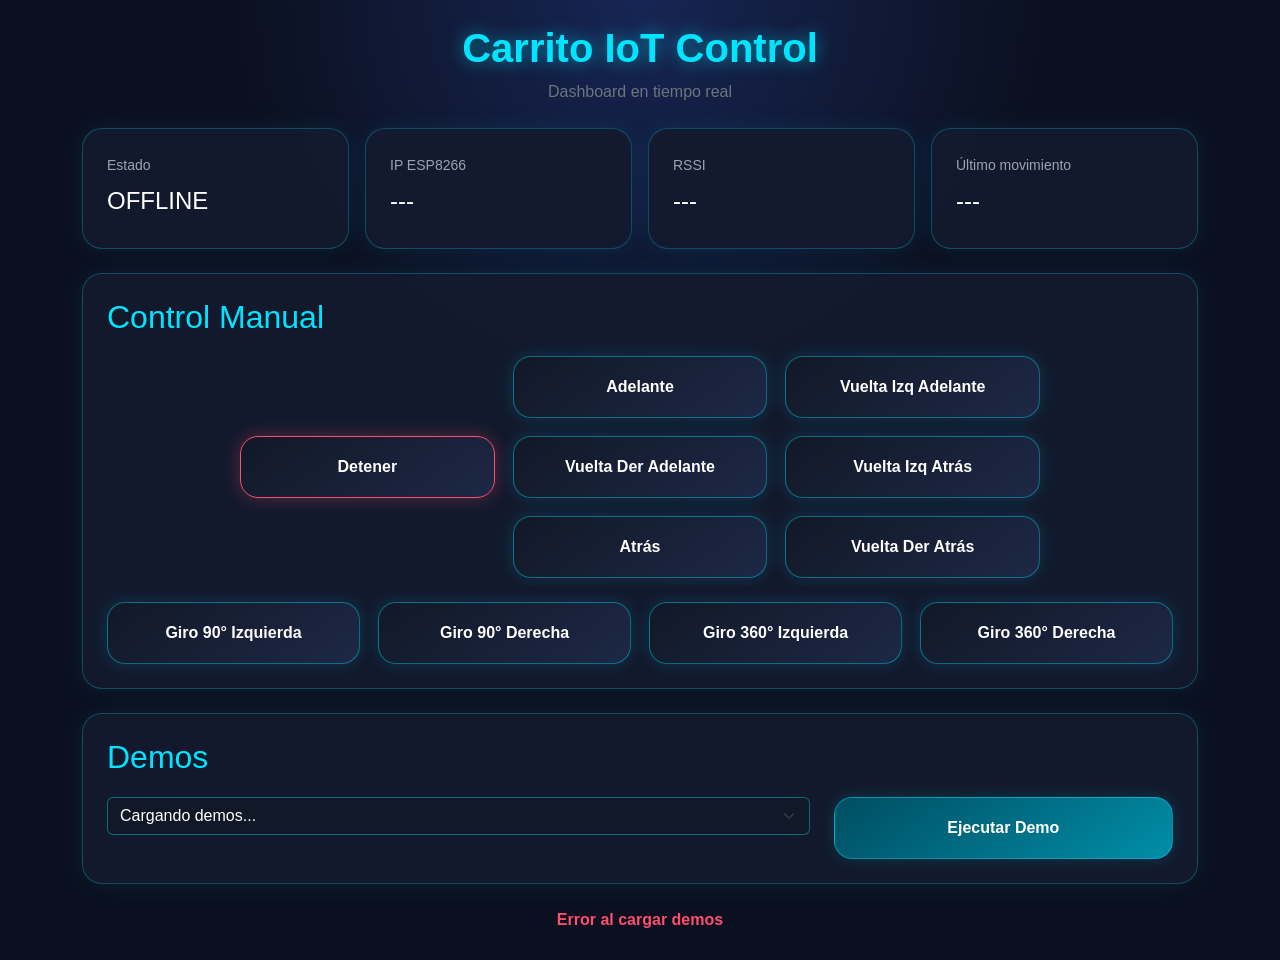
==== index.html @ 257e6e90 "Carrito IoT V1.0" ====
<!DOCTYPE html>
<html lang="es">
<head>
    <meta charset="UTF-8">
    <title>Carrito IoT</title>
    <meta name="viewport" content="width=device-width, initial-scale=1.0">

    <link href="https://cdn.jsdelivr.net/npm/bootstrap@5.3.3/dist/css/bootstrap.min.css" rel="stylesheet">
    <link rel="stylesheet" href="assets/css/styles.css">
</head>

<body>

<div class="container py-4">

    <header class="text-center mb-4">
        <h1>Carrito IoT Control</h1>
        <p class="text-secondary">Dashboard en tiempo real</p>
    </header>

    <section class="row g-3 mb-4">

        <div class="col-md-3">
            <div class="iot-card">
                <span>Estado</span>
                <h3 id="estado">OFFLINE</h3>
            </div>
        </div>

        <div class="col-md-3">
            <div class="iot-card">
                <span>IP ESP8266</span>
                <h3 id="ip">---</h3>
            </div>
        </div>

        <div class="col-md-3">
            <div class="iot-card">
                <span>RSSI</span>
                <h3 id="rssi">---</h3>
            </div>
        </div>

        <div class="col-md-3">
            <div class="iot-card">
                <span>Último movimiento</span>
                <h3 id="ultimoMovimiento">---</h3>
            </div>
        </div>

    </section>

    <section class="iot-panel mb-4">
        <h2>Control Manual</h2>

        <div class="control-grid">

            <button onclick="ejecutarMovimiento(1)" class="btn-control forward">Adelante</button>

            <button onclick="ejecutarMovimiento(4)" class="btn-control">Vuelta Izq Adelante</button>
            <button onclick="ejecutarMovimiento(3)" class="btn-control stop">Detener</button>
            <button onclick="ejecutarMovimiento(5)" class="btn-control">Vuelta Der Adelante</button>

            <button onclick="ejecutarMovimiento(6)" class="btn-control">Vuelta Izq Atrás</button>
            <button onclick="ejecutarMovimiento(2)" class="btn-control back">Atrás</button>
            <button onclick="ejecutarMovimiento(7)" class="btn-control">Vuelta Der Atrás</button>

        </div>

        <div class="special-grid mt-4">
            <button onclick="ejecutarMovimiento(8)" class="btn-special">Giro 90° Izquierda</button>
            <button onclick="ejecutarMovimiento(9)" class="btn-special">Giro 90° Derecha</button>
            <button onclick="ejecutarMovimiento(10)" class="btn-special">Giro 360° Izquierda</button>
            <button onclick="ejecutarMovimiento(11)" class="btn-special">Giro 360° Derecha</button>
        </div>
    </section>

    <section class="iot-panel">
        <h2>Demos</h2>

        <div class="row">
            <div class="col-md-8">
                <select id="selectDemo" class="form-select">
                    <option value="">Cargando demos...</option>
                </select>
            </div>

            <div class="col-md-4">
                <button onclick="ejecutarDemo()" class="btn-demo w-100">
                    Ejecutar Demo
                </button>
            </div>
        </div>
    </section>

    <div id="mensaje" class="mensaje mt-4"></div>

</div>

<script src="assets/js/config.js"></script>
<script src="assets/js/app.js"></script>

</body>
</html>
---- assets/css/styles.css ----
:root {
    --bg: #0b1020;
    --card: #141b2f;
    --card-hover: #1d2845;
    --primary: #00e5ff;
    --secondary: #00b8d4;
    --success: #00ff88;
    --danger: #ff4d6d;
    --warning: #ffc107;
    --text: #ffffff;
    --muted: #9ca3af;
}

body {
    background:
        radial-gradient(circle at top, #172554, transparent 35%),
        var(--bg);
    color: var(--text);
    min-height: 100vh;
    font-family: Arial, sans-serif;
}

h1 {
    color: var(--primary);
    text-shadow: 0 0 18px rgba(0, 229, 255, 0.6);
    font-weight: 800;
}

h2 {
    color: var(--primary);
    margin-bottom: 20px;
}

.iot-card,
.iot-panel {
    background: rgba(20, 27, 47, 0.92);
    border: 1px solid rgba(0, 229, 255, 0.25);
    border-radius: 20px;
    padding: 24px;
    box-shadow: 0 0 25px rgba(0, 229, 255, 0.08);
}

.iot-card span {
    color: var(--muted);
    font-size: 14px;
}

.iot-card h3 {
    margin-top: 10px;
    font-size: 24px;
}

.online {
    color: var(--success);
    text-shadow: 0 0 14px rgba(0, 255, 136, 0.7);
}

.control-grid {
    display: grid;
    grid-template-columns: repeat(3, 1fr);
    gap: 18px;
    max-width: 800px;
    margin: auto;
}

.forward {
    grid-column: 2;
}

.back {
    grid-column: 2;
}

.btn-control,
.btn-special,
.btn-demo {
    border: none;
    border-radius: 18px;
    padding: 18px;
    color: var(--text);
    background: linear-gradient(145deg, #111827, #1d2845);
    border: 1px solid rgba(0, 229, 255, 0.4);
    box-shadow: 0 0 16px rgba(0, 229, 255, 0.15);
    transition: 0.2s;
    font-weight: 700;
}

.btn-control:hover,
.btn-special:hover,
.btn-demo:hover {
    background: var(--card-hover);
    transform: translateY(-3px);
    box-shadow: 0 0 25px rgba(0, 229, 255, 0.45);
}

.stop {
    border-color: var(--danger);
    box-shadow: 0 0 18px rgba(255, 77, 109, 0.3);
}

.special-grid {
    display: grid;
    grid-template-columns: repeat(4, 1fr);
    gap: 18px;
}

.btn-demo {
    background: linear-gradient(145deg, #004d61, #008ea8);
}

.mensaje {
    min-height: 28px;
    text-align: center;
    font-weight: 700;
}

.mensaje.success {
    color: var(--success);
}

.mensaje.info {
    color: var(--primary);
}

.mensaje.warning {
    color: var(--warning);
}

.mensaje.danger {
    color: var(--danger);
}

.form-select {
    background-color: #111827;
    color: white;
    border: 1px solid rgba(0, 229, 255, 0.4);
}

@media (max-width: 768px) {
    .control-grid,
    .special-grid {
        grid-template-columns: 1fr;
    }

    .forward,
    .back {
        grid-column: auto;
    }
}
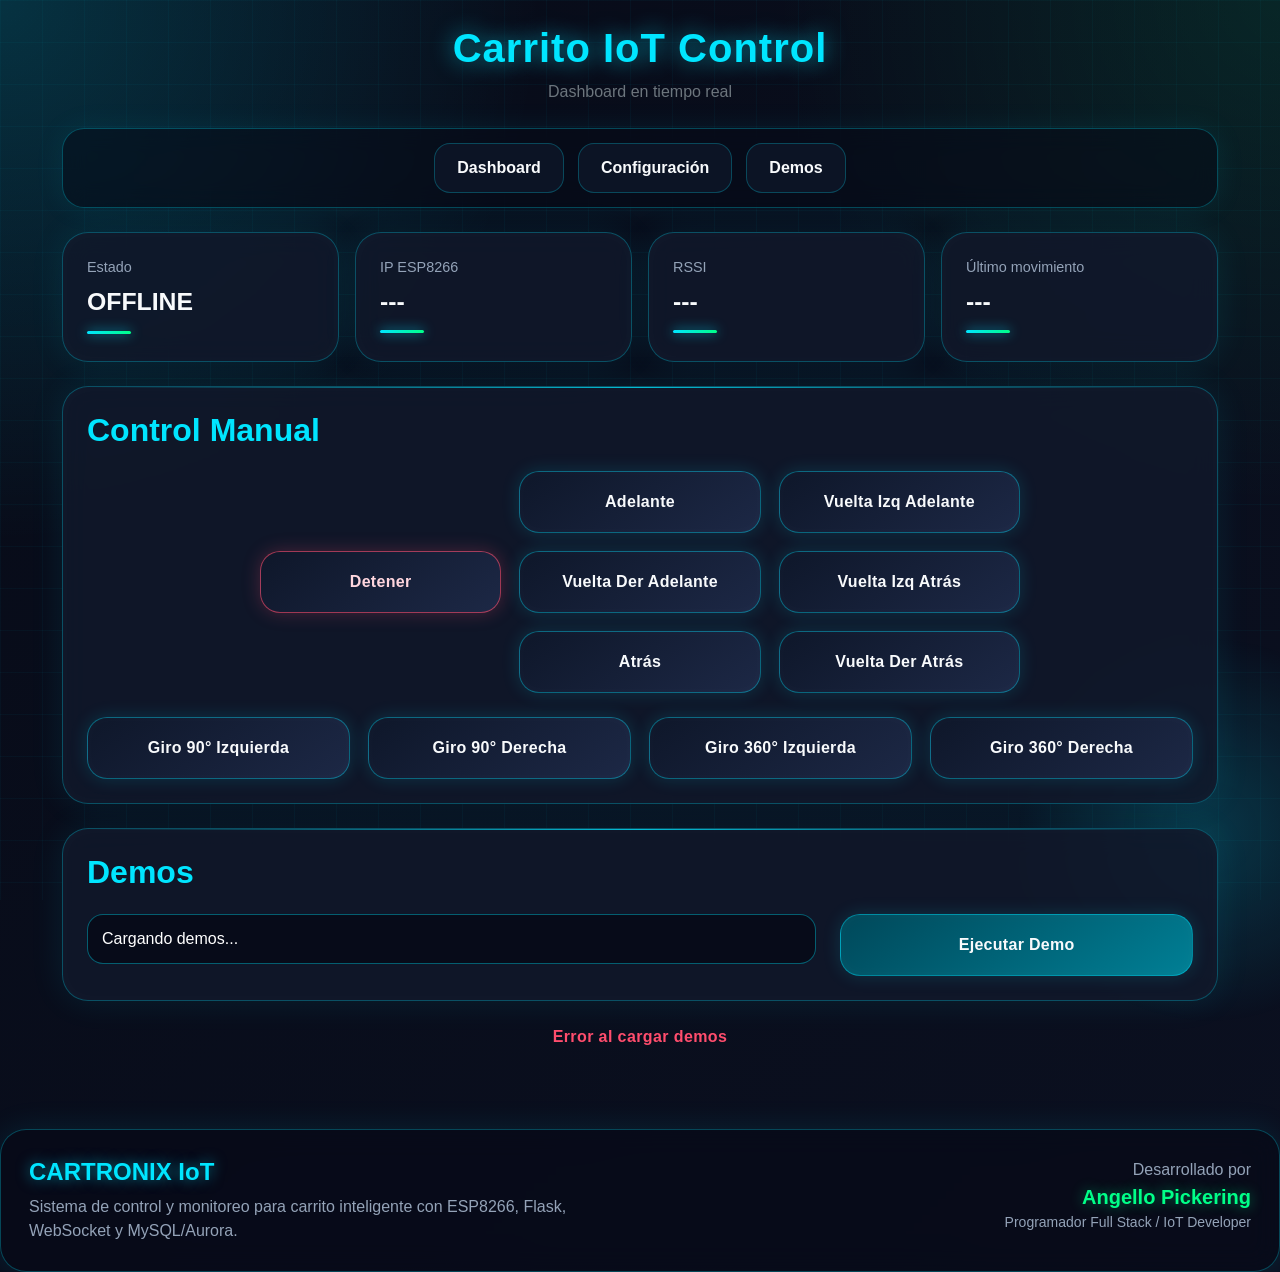
==== commit 3aa28669: "V2.0" ====
--- a/index.html
+++ b/index.html
@@ -17,6 +17,11 @@
         <h1>Carrito IoT Control</h1>
         <p class="text-secondary">Dashboard en tiempo real</p>
     </header>
+<nav class="navbar-iot mb-4">
+    <a href="index.html" class="nav-iot">Dashboard</a>
+    <a href="configuracion.html" class="nav-iot">Configuración</a>
+    <a href="demos.html" class="nav-iot">Demos</a>
+</nav>
 
     <section class="row g-3 mb-4">
 
@@ -96,7 +101,18 @@
     <div id="mensaje" class="mensaje mt-4"></div>
 
 </div>
+<footer class="footer-iot mt-5">
+    <div>
+        <h4>CARTRONIX IoT</h4>
+        <p>Sistema de control y monitoreo para carrito inteligente con ESP8266, Flask, WebSocket y MySQL/Aurora.</p>
+    </div>
 
+    <div class="footer-dev">
+        <span>Desarrollado por</span>
+        <strong>Angello Pickering</strong>
+        <small>Programador Full Stack / IoT Developer</small>
+    </div>
+</footer>
 <script src="assets/js/config.js"></script>
 <script src="assets/js/app.js"></script>
 
--- a/assets/css/styles.css
+++ b/assets/css/styles.css
@@ -1,72 +1,131 @@
 :root {
-    --bg: #0b1020;
-    --card: #141b2f;
-    --card-hover: #1d2845;
+    --bg: #070b18;
+    --bg-2: #0b1020;
+    --card: rgba(16, 24, 43, 0.88);
+    --card-2: rgba(20, 32, 58, 0.92);
     --primary: #00e5ff;
-    --secondary: #00b8d4;
     --success: #00ff88;
     --danger: #ff4d6d;
     --warning: #ffc107;
-    --text: #ffffff;
-    --muted: #9ca3af;
+    --text: #f8fafc;
+    --muted: #94a3b8;
+    --border: rgba(0, 229, 255, 0.28);
+}
+
+* {
+    box-sizing: border-box;
 }
 
 body {
+    min-height: 100vh;
+    color: var(--text);
+    font-family: "Segoe UI", Arial, sans-serif;
     background:
-        radial-gradient(circle at top, #172554, transparent 35%),
-        var(--bg);
+        radial-gradient(circle at top left, rgba(0, 229, 255, .18), transparent 30%),
+        radial-gradient(circle at top right, rgba(0, 255, 136, .10), transparent 28%),
+        linear-gradient(135deg, var(--bg), var(--bg-2));
+}
+
+.container {
+    max-width: 1180px;
+}
+
+header h1 {
+    color: var(--primary);
+    font-weight: 900;
+    letter-spacing: 1px;
+    text-shadow: 0 0 22px rgba(0, 229, 255, .65);
+}
+
+header p {
+    color: var(--muted) !important;
+}
+
+.navbar-iot {
+    display: flex;
+    justify-content: center;
+    gap: 14px;
+    flex-wrap: wrap;
+    padding: 14px;
+    background: rgba(7, 11, 24, .55);
+    border: 1px solid var(--border);
+    border-radius: 22px;
+    backdrop-filter: blur(12px);
+    box-shadow: 0 0 30px rgba(0, 229, 255, .08);
+}
+
+.nav-iot {
+    text-decoration: none;
     color: var(--text);
-    min-height: 100vh;
-    font-family: Arial, sans-serif;
-}
-
-h1 {
-    color: var(--primary);
-    text-shadow: 0 0 18px rgba(0, 229, 255, 0.6);
-    font-weight: 800;
-}
-
-h2 {
-    color: var(--primary);
-    margin-bottom: 20px;
+    padding: 12px 22px;
+    border-radius: 16px;
+    border: 1px solid rgba(0, 229, 255, .25);
+    background: rgba(15, 23, 42, .8);
+    font-weight: 700;
+    transition: .25s;
+}
+
+.nav-iot:hover {
+    color: var(--primary);
+    transform: translateY(-2px);
+    box-shadow: 0 0 22px rgba(0, 229, 255, .38);
 }
 
 .iot-card,
 .iot-panel {
-    background: rgba(20, 27, 47, 0.92);
-    border: 1px solid rgba(0, 229, 255, 0.25);
-    border-radius: 20px;
+    background: var(--card);
+    border: 1px solid var(--border);
+    border-radius: 26px;
     padding: 24px;
-    box-shadow: 0 0 25px rgba(0, 229, 255, 0.08);
+    box-shadow:
+        0 0 35px rgba(0, 229, 255, .09),
+        inset 0 0 18px rgba(255, 255, 255, .025);
+    backdrop-filter: blur(14px);
+}
+
+.iot-card {
+    min-height: 130px;
+    transition: .25s;
+}
+
+.iot-card:hover {
+    transform: translateY(-4px);
+    background: var(--card-2);
+    box-shadow: 0 0 34px rgba(0, 229, 255, .18);
 }
 
 .iot-card span {
+    display: block;
     color: var(--muted);
-    font-size: 14px;
+    font-size: .9rem;
+    margin-bottom: 8px;
 }
 
 .iot-card h3 {
-    margin-top: 10px;
-    font-size: 24px;
+    font-size: 1.55rem;
+    font-weight: 800;
 }
 
 .online {
     color: var(--success);
-    text-shadow: 0 0 14px rgba(0, 255, 136, 0.7);
+    text-shadow: 0 0 14px rgba(0, 255, 136, .75);
+}
+
+h2 {
+    color: var(--primary);
+    font-weight: 800;
+    margin-bottom: 22px;
 }
 
 .control-grid {
     display: grid;
     grid-template-columns: repeat(3, 1fr);
     gap: 18px;
-    max-width: 800px;
+    max-width: 760px;
     margin: auto;
 }
 
-.forward {
-    grid-column: 2;
-}
-
+.forward,
 .back {
     grid-column: 2;
 }
@@ -75,27 +134,39 @@
 .btn-special,
 .btn-demo {
     border: none;
-    border-radius: 18px;
-    padding: 18px;
+    border-radius: 20px;
+    padding: 18px 20px;
     color: var(--text);
-    background: linear-gradient(145deg, #111827, #1d2845);
-    border: 1px solid rgba(0, 229, 255, 0.4);
-    box-shadow: 0 0 16px rgba(0, 229, 255, 0.15);
-    transition: 0.2s;
-    font-weight: 700;
+    font-weight: 800;
+    letter-spacing: .3px;
+    background:
+        linear-gradient(145deg, rgba(15, 23, 42, .95), rgba(30, 41, 71, .95));
+    border: 1px solid rgba(0, 229, 255, .38);
+    box-shadow:
+        0 0 18px rgba(0, 229, 255, .15),
+        inset 0 0 14px rgba(255, 255, 255, .025);
+    transition: .2s;
 }
 
 .btn-control:hover,
 .btn-special:hover,
 .btn-demo:hover {
-    background: var(--card-hover);
-    transform: translateY(-3px);
-    box-shadow: 0 0 25px rgba(0, 229, 255, 0.45);
+    transform: translateY(-3px) scale(1.02);
+    color: var(--primary);
+    box-shadow:
+        0 0 30px rgba(0, 229, 255, .45),
+        inset 0 0 18px rgba(0, 229, 255, .08);
 }
 
 .stop {
-    border-color: var(--danger);
-    box-shadow: 0 0 18px rgba(255, 77, 109, 0.3);
+    border-color: rgba(255, 77, 109, .6);
+    color: #ffd6de;
+    box-shadow: 0 0 18px rgba(255, 77, 109, .25);
+}
+
+.stop:hover {
+    color: var(--danger);
+    box-shadow: 0 0 30px rgba(255, 77, 109, .45);
 }
 
 .special-grid {
@@ -105,13 +176,31 @@
 }
 
 .btn-demo {
-    background: linear-gradient(145deg, #004d61, #008ea8);
+    background: linear-gradient(145deg, #00485a, #007f95);
+}
+
+.form-select,
+.form-control,
+.input-iot {
+    background: rgba(7, 11, 24, .92) !important;
+    color: white !important;
+    border: 1px solid rgba(0, 229, 255, .38) !important;
+    border-radius: 16px !important;
+    padding: 12px 14px !important;
+}
+
+.form-select:focus,
+.form-control:focus,
+.input-iot:focus {
+    border-color: var(--primary) !important;
+    box-shadow: 0 0 18px rgba(0, 229, 255, .32) !important;
 }
 
 .mensaje {
-    min-height: 28px;
+    min-height: 32px;
     text-align: center;
-    font-weight: 700;
+    font-weight: 800;
+    letter-spacing: .4px;
 }
 
 .mensaje.success {
@@ -130,10 +219,43 @@
     color: var(--danger);
 }
 
-.form-select {
-    background-color: #111827;
-    color: white;
-    border: 1px solid rgba(0, 229, 255, 0.4);
+.demo-item,
+.demo-mov-card,
+.param-card {
+    background: rgba(15, 23, 42, .86);
+    border: 1px solid rgba(0, 229, 255, .28);
+    border-radius: 22px;
+    padding: 20px;
+    box-shadow: 0 0 22px rgba(0, 229, 255, .08);
+}
+
+.demo-item {
+    display: flex;
+    align-items: center;
+    justify-content: space-between;
+    gap: 18px;
+}
+
+.demo-item h4 {
+    color: var(--primary);
+    font-weight: 800;
+    margin-bottom: 6px;
+}
+
+.demo-item p {
+    color: var(--muted);
+    margin: 0;
+}
+
+.demo-list {
+    display: grid;
+    gap: 18px;
+}
+
+label {
+    color: var(--primary);
+    font-weight: 700;
+    margin-bottom: 8px;
 }
 
 @media (max-width: 768px) {
@@ -146,4 +268,119 @@
     .back {
         grid-column: auto;
     }
+
+    .demo-item {
+        flex-direction: column;
+        align-items: stretch;
+    }
+
+    .iot-card {
+        min-height: auto;
+    }
+}
+
+body::before {
+    content: "";
+    position: fixed;
+    inset: 0;
+    background-image:
+        linear-gradient(rgba(0, 229, 255, .035) 1px, transparent 1px),
+        linear-gradient(90deg, rgba(0, 229, 255, .035) 1px, transparent 1px);
+    background-size: 42px 42px;
+    pointer-events: none;
+    z-index: -1;
+}
+
+body::after {
+    content: "";
+    position: fixed;
+    width: 420px;
+    height: 420px;
+    right: -140px;
+    bottom: -140px;
+    background: radial-gradient(circle, rgba(0, 229, 255, .18), transparent 65%);
+    pointer-events: none;
+    z-index: -1;
+}
+
+.iot-panel {
+    position: relative;
+    overflow: hidden;
+}
+
+.iot-panel::before {
+    content: "";
+    position: absolute;
+    top: 0;
+    left: 24px;
+    right: 24px;
+    height: 1px;
+    background: linear-gradient(90deg, transparent, var(--primary), transparent);
+    opacity: .8;
+}
+
+.iot-card::after {
+    content: "";
+    display: block;
+    width: 44px;
+    height: 3px;
+    margin-top: 14px;
+    border-radius: 10px;
+    background: linear-gradient(90deg, var(--primary), var(--success));
+    box-shadow: 0 0 12px rgba(0, 229, 255, .8);
+}
+
+.btn-control:active,
+.btn-special:active,
+.btn-demo:active {
+    transform: scale(.97);
+}
+
+.footer-iot {
+    display: flex;
+    justify-content: space-between;
+    gap: 24px;
+    flex-wrap: wrap;
+    padding: 28px;
+    border-radius: 26px;
+    background: rgba(7, 11, 24, .72);
+    border: 1px solid rgba(0, 229, 255, .28);
+    box-shadow: 0 0 32px rgba(0, 229, 255, .10);
+    backdrop-filter: blur(14px);
+}
+
+.footer-iot h4 {
+    color: var(--primary);
+    font-weight: 900;
+    margin-bottom: 8px;
+    text-shadow: 0 0 14px rgba(0, 229, 255, .55);
+}
+
+.footer-iot p {
+    max-width: 620px;
+    margin: 0;
+    color: var(--muted);
+}
+
+.footer-dev {
+    display: flex;
+    flex-direction: column;
+    align-items: flex-end;
+}
+
+.footer-dev span,
+.footer-dev small {
+    color: var(--muted);
+}
+
+.footer-dev strong {
+    color: var(--success);
+    font-size: 1.25rem;
+    text-shadow: 0 0 14px rgba(0, 255, 136, .45);
+}
+
+@media (max-width: 768px) {
+    .footer-dev {
+        align-items: flex-start;
+    }
 }
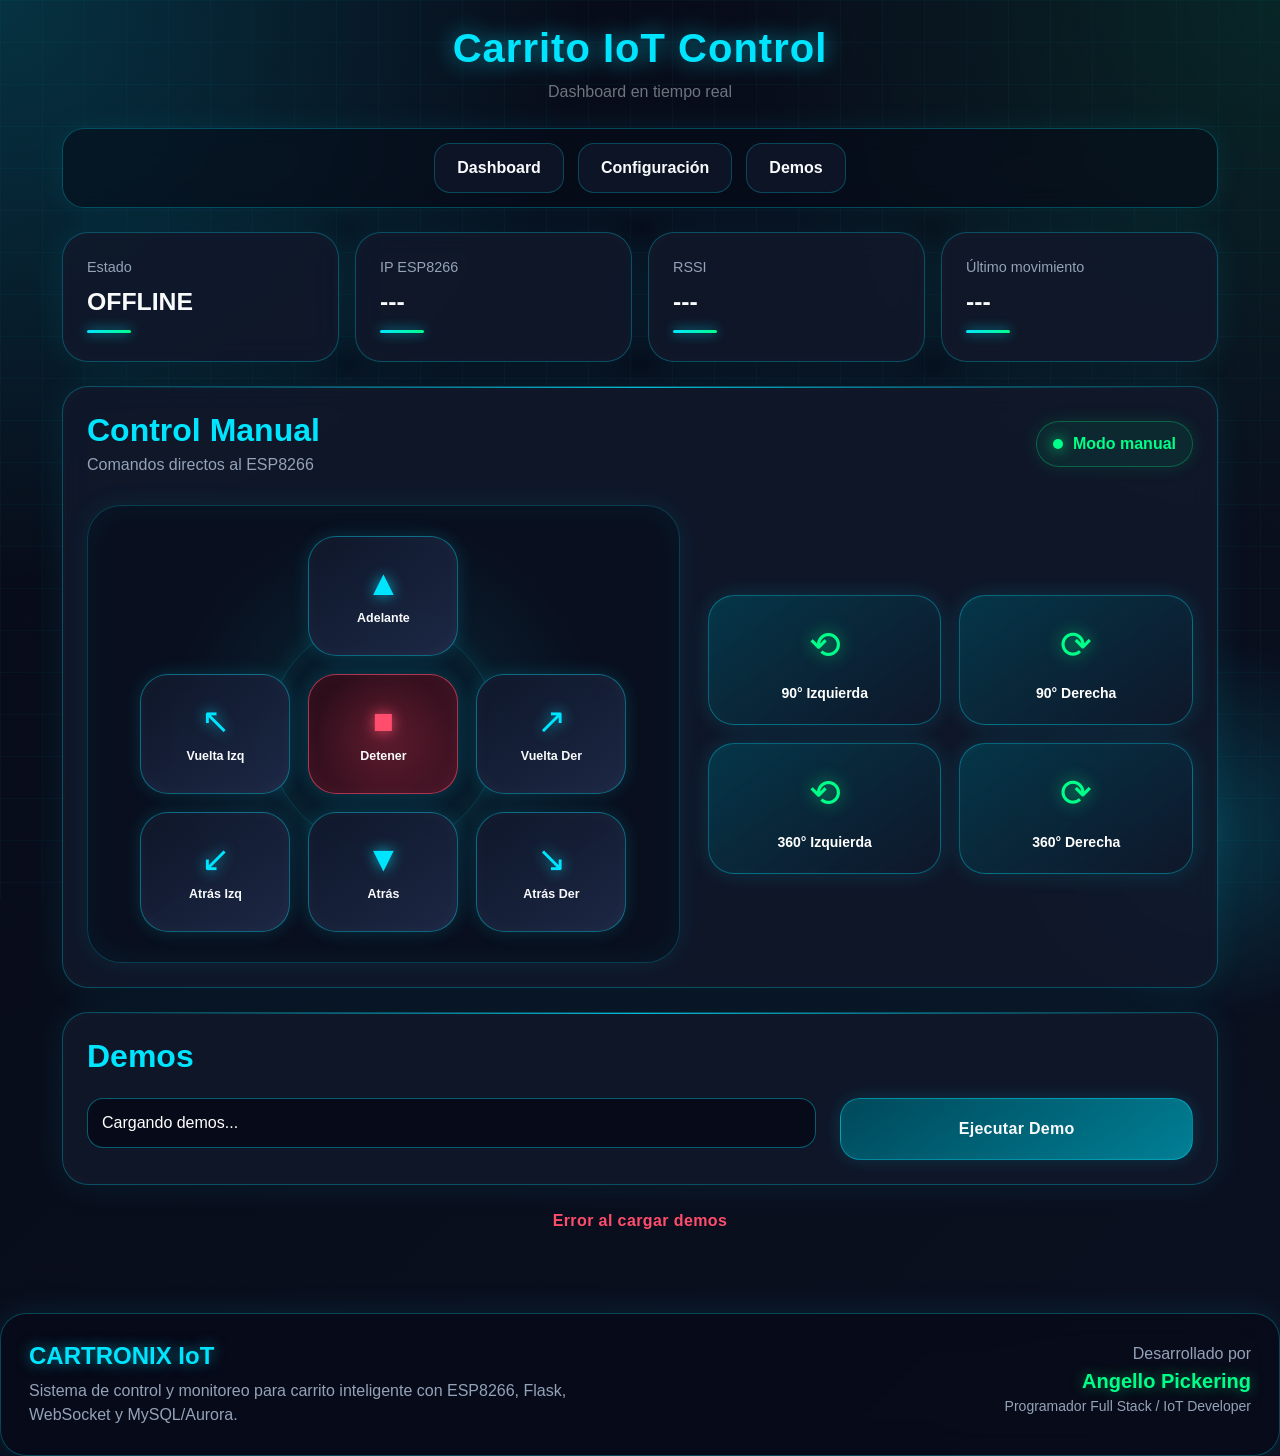
==== commit cb8dc8e6: "V3.0" ====
--- a/index.html
+++ b/index.html
@@ -56,29 +56,85 @@
     </section>
 
     <section class="iot-panel mb-4">
-        <h2>Control Manual</h2>
+    <div class="section-header">
+        <div>
+            <h2>Control Manual</h2>
+            <p>Comandos directos al ESP8266</p>
+        </div>
 
-        <div class="control-grid">
+        <div class="control-status">
+            <span class="pulse-dot"></span>
+            Modo manual
+        </div>
+    </div>
 
-            <button onclick="ejecutarMovimiento(1)" class="btn-control forward">Adelante</button>
+    <div class="remote-wrapper">
 
-            <button onclick="ejecutarMovimiento(4)" class="btn-control">Vuelta Izq Adelante</button>
-            <button onclick="ejecutarMovimiento(3)" class="btn-control stop">Detener</button>
-            <button onclick="ejecutarMovimiento(5)" class="btn-control">Vuelta Der Adelante</button>
+        <div class="remote-core">
 
-            <button onclick="ejecutarMovimiento(6)" class="btn-control">Vuelta Izq Atrás</button>
-            <button onclick="ejecutarMovimiento(2)" class="btn-control back">Atrás</button>
-            <button onclick="ejecutarMovimiento(7)" class="btn-control">Vuelta Der Atrás</button>
+            <button onclick="ejecutarMovimiento(1)" class="remote-btn forward-btn">
+                <span class="arrow">▲</span>
+                <small>Adelante</small>
+            </button>
+
+            <button onclick="ejecutarMovimiento(4)" class="remote-btn diagonal">
+                <span>↖</span>
+                <small>Vuelta Izq</small>
+            </button>
+
+            <button onclick="ejecutarMovimiento(3)" class="remote-btn stop-btn">
+                <span>■</span>
+                <small>Detener</small>
+            </button>
+
+            <button onclick="ejecutarMovimiento(5)" class="remote-btn diagonal">
+                <span>↗</span>
+                <small>Vuelta Der</small>
+            </button>
+
+            <button onclick="ejecutarMovimiento(6)" class="remote-btn diagonal">
+                <span>↙</span>
+                <small>Atrás Izq</small>
+            </button>
+
+            <button onclick="ejecutarMovimiento(2)" class="remote-btn back-btn">
+                <span class="arrow">▼</span>
+                <small>Atrás</small>
+            </button>
+
+            <button onclick="ejecutarMovimiento(7)" class="remote-btn diagonal">
+                <span>↘</span>
+                <small>Atrás Der</small>
+            </button>
 
         </div>
 
-        <div class="special-grid mt-4">
-            <button onclick="ejecutarMovimiento(8)" class="btn-special">Giro 90° Izquierda</button>
-            <button onclick="ejecutarMovimiento(9)" class="btn-special">Giro 90° Derecha</button>
-            <button onclick="ejecutarMovimiento(10)" class="btn-special">Giro 360° Izquierda</button>
-            <button onclick="ejecutarMovimiento(11)" class="btn-special">Giro 360° Derecha</button>
+        <div class="special-controls">
+
+            <button onclick="ejecutarMovimiento(8)" class="special-control">
+                <span>⟲</span>
+                <small>90° Izquierda</small>
+            </button>
+
+            <button onclick="ejecutarMovimiento(9)" class="special-control">
+                <span>⟳</span>
+                <small>90° Derecha</small>
+            </button>
+
+            <button onclick="ejecutarMovimiento(10)" class="special-control">
+                <span>⟲</span>
+                <small>360° Izquierda</small>
+            </button>
+
+            <button onclick="ejecutarMovimiento(11)" class="special-control">
+                <span>⟳</span>
+                <small>360° Derecha</small>
+            </button>
+
         </div>
-    </section>
+
+    </div>
+</section>
 
     <section class="iot-panel">
         <h2>Demos</h2>
--- a/assets/css/styles.css
+++ b/assets/css/styles.css
@@ -383,4 +383,262 @@
     .footer-dev {
         align-items: flex-start;
     }
+}
+
+.section-header {
+    display: flex;
+    justify-content: space-between;
+    align-items: center;
+    gap: 18px;
+    margin-bottom: 28px;
+    flex-wrap: wrap;
+}
+
+.section-header h2 {
+    margin-bottom: 4px;
+}
+
+.section-header p {
+    margin: 0;
+    color: var(--muted);
+}
+
+.control-status {
+    display: flex;
+    align-items: center;
+    gap: 10px;
+    color: var(--success);
+    font-weight: 800;
+    padding: 10px 16px;
+    border-radius: 999px;
+    background: rgba(0, 255, 136, .08);
+    border: 1px solid rgba(0, 255, 136, .28);
+    box-shadow: 0 0 18px rgba(0, 255, 136, .12);
+}
+
+.pulse-dot {
+    width: 10px;
+    height: 10px;
+    border-radius: 50%;
+    background: var(--success);
+    box-shadow: 0 0 14px rgba(0, 255, 136, .9);
+    animation: pulseDot 1.4s infinite;
+}
+
+@keyframes pulseDot {
+    0% {
+        transform: scale(.9);
+        opacity: .7;
+    }
+
+    50% {
+        transform: scale(1.35);
+        opacity: 1;
+    }
+
+    100% {
+        transform: scale(.9);
+        opacity: .7;
+    }
+}
+
+.remote-wrapper {
+    display: grid;
+    grid-template-columns: 1.1fr .9fr;
+    gap: 28px;
+    align-items: center;
+}
+
+.remote-core {
+    position: relative;
+    display: grid;
+    grid-template-columns: repeat(3, 150px);
+    grid-template-rows: repeat(3, 120px);
+    gap: 18px;
+    justify-content: center;
+    padding: 30px;
+    border-radius: 34px;
+    background:
+        radial-gradient(circle at center, rgba(0, 229, 255, .11), transparent 58%),
+        rgba(7, 11, 24, .55);
+    border: 1px solid rgba(0, 229, 255, .22);
+    box-shadow:
+        inset 0 0 35px rgba(0, 229, 255, .05),
+        0 0 28px rgba(0, 229, 255, .08);
+}
+
+.remote-core::before {
+    content: "";
+    position: absolute;
+    width: 230px;
+    height: 230px;
+    border: 1px solid rgba(0, 229, 255, .18);
+    border-radius: 50%;
+    left: 50%;
+    top: 50%;
+    transform: translate(-50%, -50%);
+    box-shadow:
+        0 0 24px rgba(0, 229, 255, .12),
+        inset 0 0 24px rgba(0, 229, 255, .06);
+    pointer-events: none;
+}
+
+.remote-btn {
+    position: relative;
+    z-index: 1;
+    border: none;
+    border-radius: 28px;
+    color: white;
+    background:
+        linear-gradient(145deg, rgba(15, 23, 42, .95), rgba(30, 41, 71, .92));
+    border: 1px solid rgba(0, 229, 255, .38);
+    box-shadow:
+        0 0 18px rgba(0, 229, 255, .15),
+        inset 0 0 18px rgba(255, 255, 255, .03);
+    transition: .22s ease;
+    display: flex;
+    flex-direction: column;
+    align-items: center;
+    justify-content: center;
+    gap: 8px;
+}
+
+.remote-btn span {
+    font-size: 2.2rem;
+    line-height: 1;
+    color: var(--primary);
+    text-shadow: 0 0 14px rgba(0, 229, 255, .75);
+}
+
+.remote-btn small {
+    font-weight: 800;
+    color: var(--text);
+    font-size: .78rem;
+}
+
+.remote-btn:hover {
+    transform: translateY(-4px) scale(1.03);
+    border-color: var(--primary);
+    box-shadow:
+        0 0 32px rgba(0, 229, 255, .42),
+        inset 0 0 18px rgba(0, 229, 255, .07);
+}
+
+.remote-btn:active {
+    transform: scale(.95);
+}
+
+.forward-btn {
+    grid-column: 2;
+    grid-row: 1;
+}
+
+.stop-btn {
+    grid-column: 2;
+    grid-row: 2;
+    border-color: rgba(255, 77, 109, .6);
+    background:
+        radial-gradient(circle, rgba(255, 77, 109, .18), transparent 70%),
+        linear-gradient(145deg, rgba(44, 12, 24, .95), rgba(76, 20, 38, .95));
+}
+
+.stop-btn span {
+    color: var(--danger);
+    text-shadow: 0 0 14px rgba(255, 77, 109, .85);
+}
+
+.back-btn {
+    grid-column: 2;
+    grid-row: 3;
+}
+
+.diagonal:nth-of-type(2) {
+    grid-column: 1;
+    grid-row: 2;
+}
+
+.diagonal:nth-of-type(4) {
+    grid-column: 3;
+    grid-row: 2;
+}
+
+.diagonal:nth-of-type(5) {
+    grid-column: 1;
+    grid-row: 3;
+}
+
+.diagonal:nth-of-type(7) {
+    grid-column: 3;
+    grid-row: 3;
+}
+
+.special-controls {
+    display: grid;
+    grid-template-columns: repeat(2, 1fr);
+    gap: 18px;
+}
+
+.special-control {
+    min-height: 125px;
+    border: none;
+    border-radius: 26px;
+    padding: 20px;
+    color: white;
+    background:
+        linear-gradient(145deg, rgba(0, 72, 90, .65), rgba(15, 23, 42, .95));
+    border: 1px solid rgba(0, 229, 255, .34);
+    box-shadow:
+        0 0 22px rgba(0, 229, 255, .14),
+        inset 0 0 16px rgba(255, 255, 255, .025);
+    transition: .22s ease;
+    display: flex;
+    flex-direction: column;
+    align-items: center;
+    justify-content: center;
+    gap: 10px;
+}
+
+.special-control span {
+    font-size: 2.4rem;
+    color: var(--success);
+    text-shadow: 0 0 16px rgba(0, 255, 136, .65);
+}
+
+.special-control small {
+    font-weight: 800;
+}
+
+.special-control:hover {
+    transform: translateY(-4px) scale(1.03);
+    box-shadow:
+        0 0 32px rgba(0, 255, 136, .23),
+        inset 0 0 18px rgba(0, 255, 136, .06);
+}
+
+@media (max-width: 992px) {
+    .remote-wrapper {
+        grid-template-columns: 1fr;
+    }
+
+    .remote-core {
+        grid-template-columns: repeat(3, 1fr);
+    }
+}
+
+@media (max-width: 576px) {
+    .remote-core {
+        grid-template-columns: repeat(3, 1fr);
+        grid-template-rows: repeat(3, 105px);
+        padding: 18px;
+        gap: 12px;
+    }
+
+    .remote-btn small,
+    .special-control small {
+        font-size: .68rem;
+    }
+
+    .special-controls {
+        grid-template-columns: 1fr;
+    }
 }
